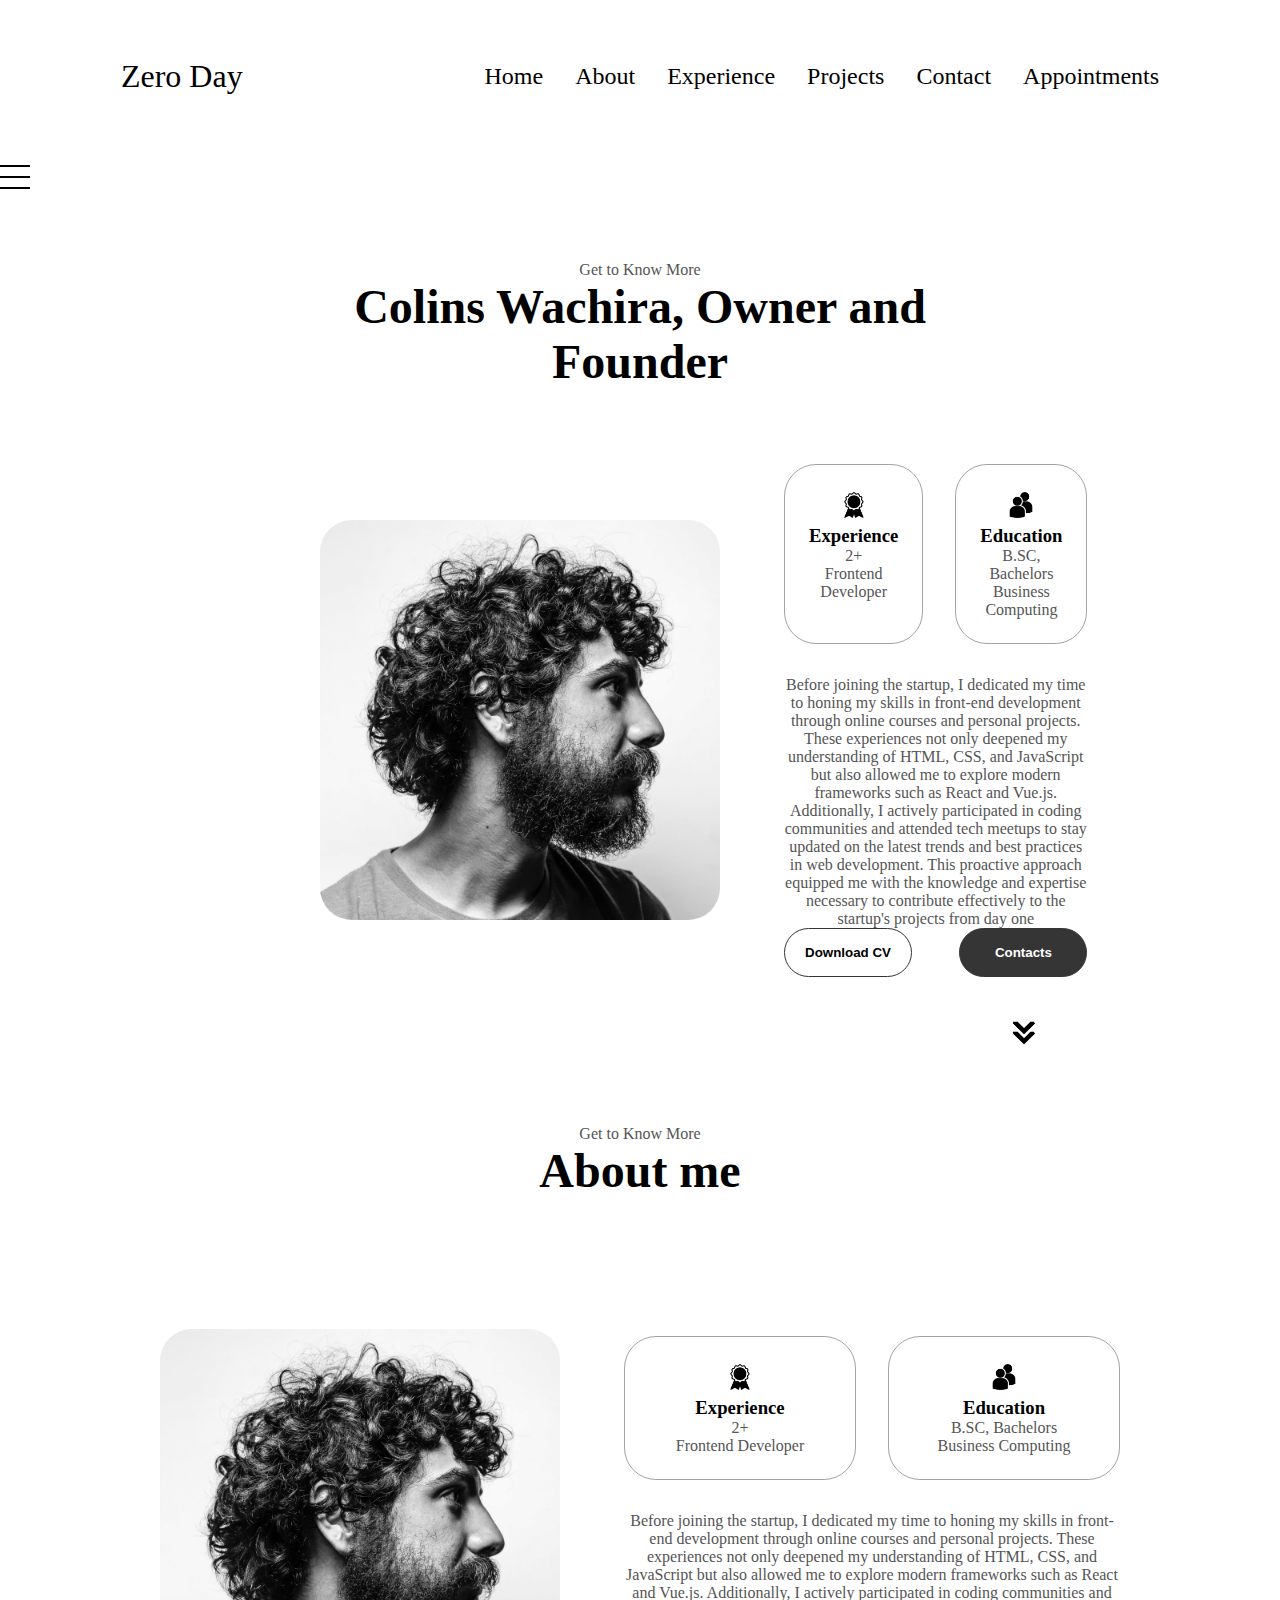
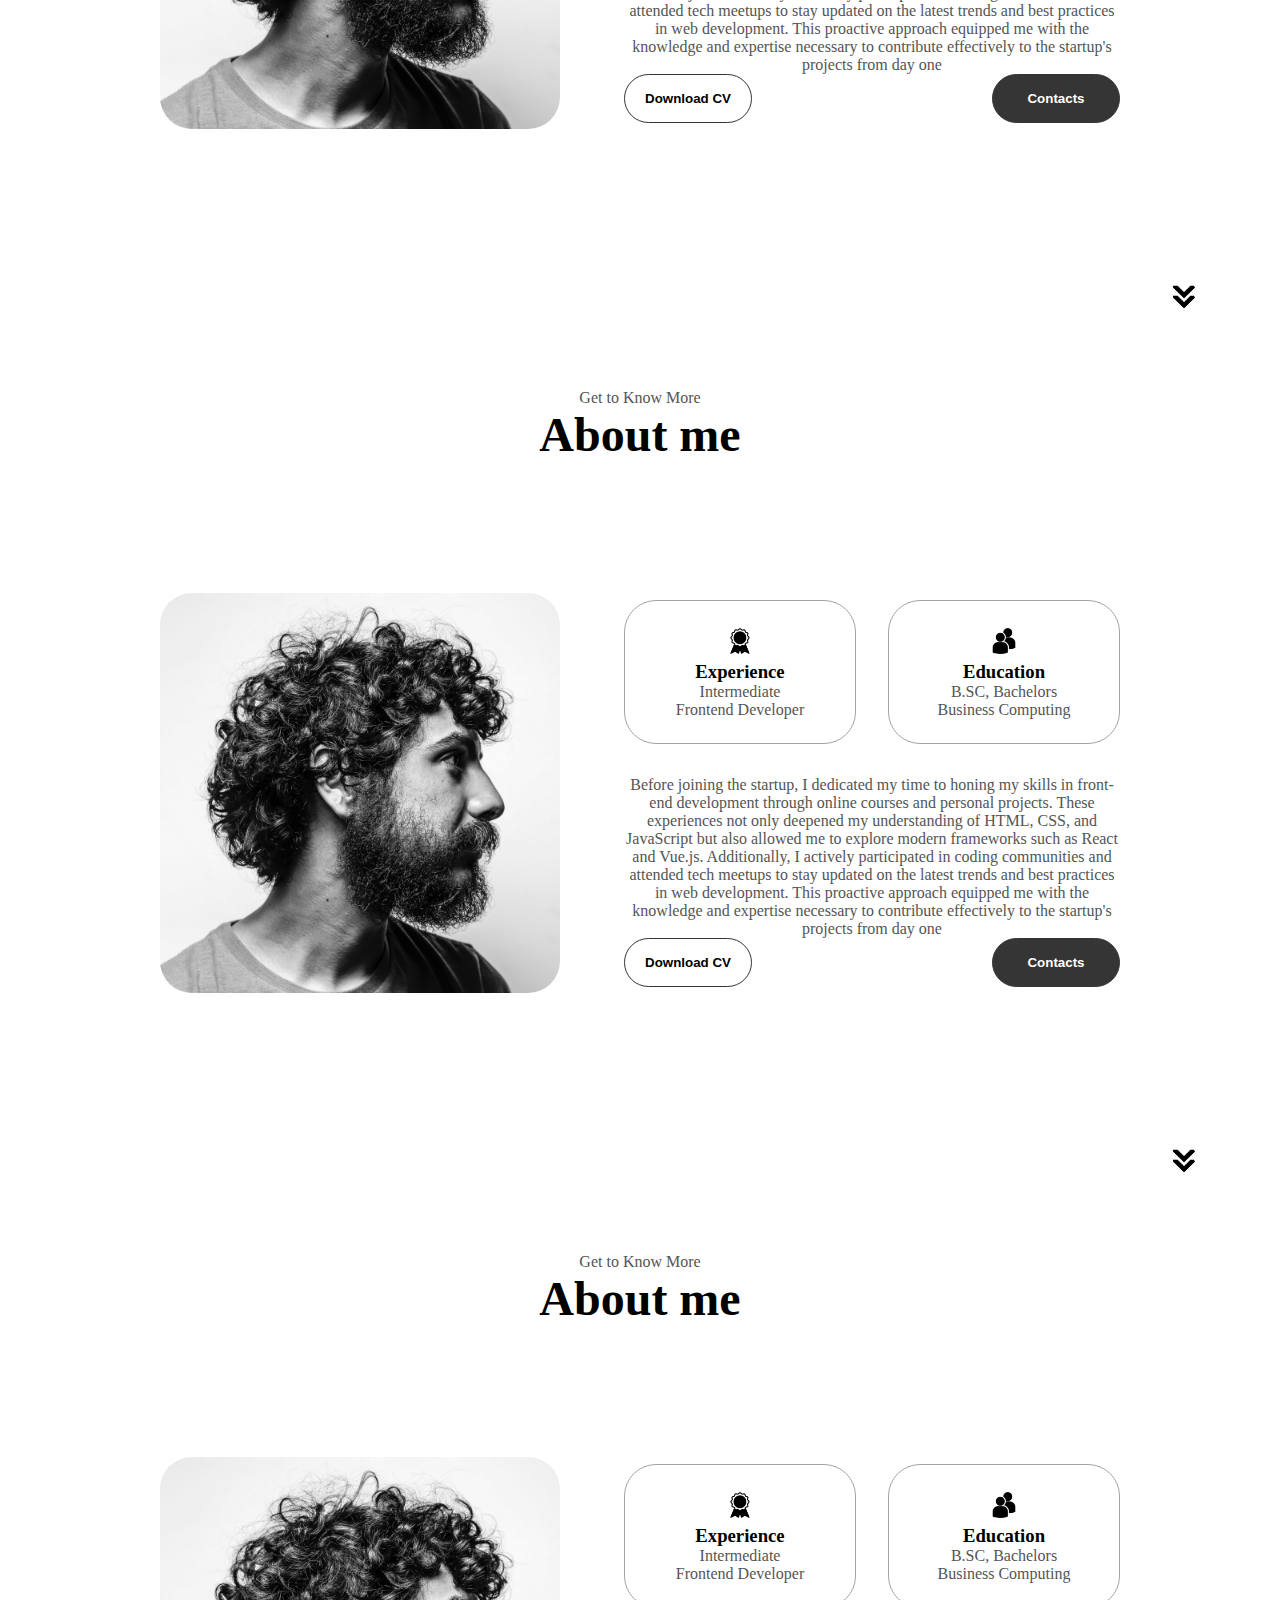
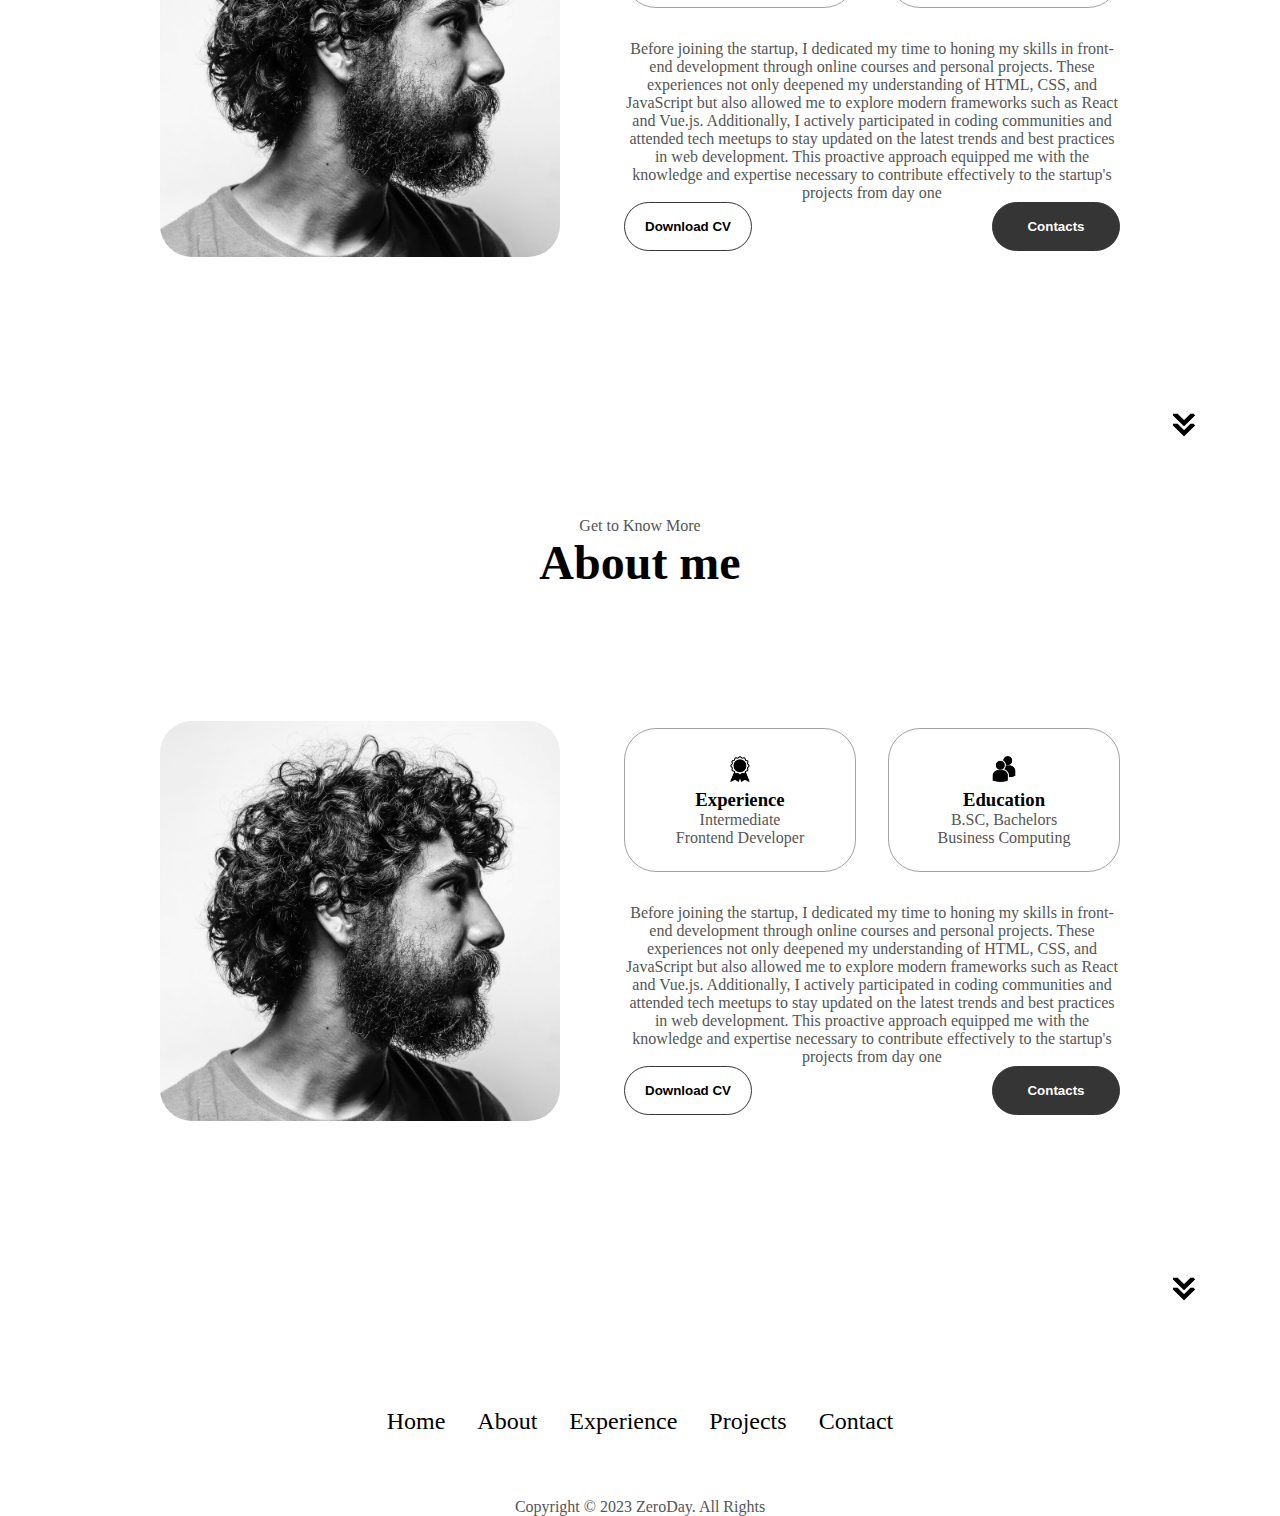
==== about.html @ 46a16917 "Update" ====
<!DOCTYPE html>
<html lang="en">
<head>
    <meta charset="UTF-8">
    <meta name="viewport" content="width=device-width, initial-scale=1.0">
    <title>About</title>
    <link rel="stylesheet" href="style.css">
    <script src="script.js" defer></script>
</head>
<body>
    <!-- Navigation Bars -->
    <nav id='desktop-nav'>
        <div class="logo">Zero Day</div>
        <div>
            <ul class="nav-links">
                <li><a href="index.html">Home</a></li>
                <li><a href="about.html">About</a></li>
                <li><a href="experience.html">Experience</a></li>
                <li><a href="projects.html">Projects</a></li>
                <li><a href="contact.html">Contact</a></li>
                <li><a href="book.html">Appointments</a></li>
            </ul>
        </div>
    </nav>
    <div class="hamburger-menu">
    <div class="hamburger-icon" onclick="toggleMenu()">
        <span></span>
        <span></span>
        <span></span>
    </div>
    <div class="menu-links">
        <!-- Add your navigation links here -->
    </div>
</div>


    <!-- About Section Content -->
    <section id="about">
        <section id="about">
            <p class="section__text__p1">Get to Know More</p>
            <h1 class="title">Colins Wachira, Owner and Founder</h1>
            <div class="section-container">
                <figure class="section__pic-container">
                    <img src="./Assets/about-pic.png" alt="Profile picture" class="about-pic">
                </figure>
                <div class="about-details-container">
                    <div class="about-containers">
                        <div class="details-container">
                            <img src="./Assets/experience.png" alt="Experience icon" class="icon">
                            <h3>Experience</h3>
                            <p>2+ <br> Frontend Developer</p>
                        </div>
                        <div  class="details-container">
                            <img src="./Assets/education.png" alt="Education icon" class="icon">
                            <h3>Education</h3>
                            <p>B.SC, Bachelors<br> Business Computing</p>
                        </div>
                    </div>
                    <div class="text-container">
                        <p>
                            Before joining the startup, I dedicated my time to honing my skills in front-end development through online courses and personal projects. These experiences not only deepened my understanding of HTML, CSS, and JavaScript but also allowed me to explore modern frameworks such as React and Vue.js. Additionally, I actively participated in coding communities and attended tech meetups to stay updated on the latest trends and best practices in web development. This proactive approach equipped me with the knowledge and expertise necessary to contribute effectively to the startup's projects from day one</p>
                    </div>
                    <div class="btn-container">
                        <button class="btn btn-color-2" onclick="window.open('./assets/resume-example.pdf')">Download CV</button>
                        <button class="btn btn-color-1" onclick="location.href='./#contact'">Contacts</button>
                    </div>
                </div>
            </div>
            <img src="./Assets/arrow.png" alt="Arrow icon" class="icon arrow" onclick="location.href='./#experience'">
        </section>
        </section>
        <section id="about">
            <p class="section__text__p1">Get to Know More</p>
            <h1 class="title">About me</h1>
            <div class="section-container">
                <figure class="section__pic-container">
                    <img src="./Assets/about-pic.png" alt="Profile picture" class="about-pic">
                </figure>
                <div class="about-details-container">
                    <div class="about-containers">
                        <div class="details-container">
                            <img src="./Assets/experience.png" alt="Experience icon" class="icon">
                            <h3>Experience</h3>
                            <p>2+ <br> Frontend Developer</p>
                        </div>
                        <div  class="details-container">
                            <img src="./Assets/education.png" alt="Education icon" class="icon">
                            <h3>Education</h3>
                            <p>B.SC, Bachelors<br> Business Computing</p>
                        </div>
                    </div>
                    <div class="text-container">
                        <p>
                            Before joining the startup, I dedicated my time to honing my skills in front-end development through online courses and personal projects. These experiences not only deepened my understanding of HTML, CSS, and JavaScript but also allowed me to explore modern frameworks such as React and Vue.js. Additionally, I actively participated in coding communities and attended tech meetups to stay updated on the latest trends and best practices in web development. This proactive approach equipped me with the knowledge and expertise necessary to contribute effectively to the startup's projects from day one</p>
                    </div>
                    <div class="btn-container">
                        <button class="btn btn-color-2" onclick="window.open('./assets/resume-example.pdf')">Download CV</button>
                        <button class="btn btn-color-1" onclick="location.href='./#contact'">Contacts</button>
                    </div>
                </div>
            </div>
            <img src="./Assets/arrow.png" alt="Arrow icon" class="icon arrow" onclick="location.href='./#experience'">
        </section>
        </section>
        <section id="about">
            <p class="section__text__p1">Get to Know More</p>
            <h1 class="title">About me</h1>
            <div class="section-container">
                <figure class="section__pic-container">
                    <img src="./Assets/about-pic.png" alt="Profile picture" class="about-pic">
                </figure>
                <div class="about-details-container">
                    <div class="about-containers">
                        <div class="details-container">
                            <img src="./Assets/experience.png" alt="Experience icon" class="icon">
                            <h3>Experience</h3>
                            <p>Intermediate <br> Frontend Developer</p>
                        </div>
                        <div  class="details-container">
                            <img src="./Assets/education.png" alt="Education icon" class="icon">
                            <h3>Education</h3>
                            <p>B.SC, Bachelors<br> Business Computing</p>
                        </div>
                    </div>
                    <div class="text-container">
                        <p>
                            Before joining the startup, I dedicated my time to honing my skills in front-end development through online courses and personal projects. These experiences not only deepened my understanding of HTML, CSS, and JavaScript but also allowed me to explore modern frameworks such as React and Vue.js. Additionally, I actively participated in coding communities and attended tech meetups to stay updated on the latest trends and best practices in web development. This proactive approach equipped me with the knowledge and expertise necessary to contribute effectively to the startup's projects from day one</p>
                    </div>
                    <div class="btn-container">
                        <button class="btn btn-color-2" onclick="window.open('./assets/resume-example.pdf')">Download CV</button>
                        <button class="btn btn-color-1" onclick="location.href='./#contact'">Contacts</button>
                    </div>
                </div>
            </div>
            <img src="./Assets/arrow.png" alt="Arrow icon" class="icon arrow" onclick="location.href='./#experience'">
        </section>
        <section id="about">
            <p class="section__text__p1">Get to Know More</p>
            <h1 class="title">About me</h1>
            <div class="section-container">
                <figure class="section__pic-container">
                    <img src="./Assets/about-pic.png" alt="Profile picture" class="about-pic">
                </figure>
                <div class="about-details-container">
                    <div class="about-containers">
                        <div class="details-container">
                            <img src="./Assets/experience.png" alt="Experience icon" class="icon">
                            <h3>Experience</h3>
                            <p>Intermediate <br> Frontend Developer</p>
                        </div>
                        <div  class="details-container">
                            <img src="./Assets/education.png" alt="Education icon" class="icon">
                            <h3>Education</h3>
                            <p>B.SC, Bachelors<br> Business Computing</p>
                        </div>
                    </div>
                    <div class="text-container">
                        <p>
                            Before joining the startup, I dedicated my time to honing my skills in front-end development through online courses and personal projects. These experiences not only deepened my understanding of HTML, CSS, and JavaScript but also allowed me to explore modern frameworks such as React and Vue.js. Additionally, I actively participated in coding communities and attended tech meetups to stay updated on the latest trends and best practices in web development. This proactive approach equipped me with the knowledge and expertise necessary to contribute effectively to the startup's projects from day one</p>
                    </div>
                    <div class="btn-container">
                        <button class="btn btn-color-2" onclick="window.open('./assets/resume-example.pdf')">Download CV</button>
                        <button class="btn btn-color-1" onclick="location.href='./#contact'">Contacts</button>
                    </div>
                </div>
            </div>
            <img src="./Assets/arrow.png" alt="Arrow icon" class="icon arrow" onclick="location.href='./#experience'">
        </section>
        <section id="about">
            <p class="section__text__p1">Get to Know More</p>
            <h1 class="title">About me</h1>
            <div class="section-container">
                <figure class="section__pic-container">
                    <img src="./Assets/about-pic.png" alt="Profile picture" class="about-pic">
                </figure>
                <div class="about-details-container">
                    <div class="about-containers">
                        <div class="details-container">
                            <img src="./Assets/experience.png" alt="Experience icon" class="icon">
                            <h3>Experience</h3>
                            <p>Intermediate <br> Frontend Developer</p>
                        </div>
                        <div  class="details-container">
                            <img src="./Assets/education.png" alt="Education icon" class="icon">
                            <h3>Education</h3>
                            <p>B.SC, Bachelors<br> Business Computing</p>
                        </div>
                    </div>
                    <div class="text-container">
                        <p>
                            Before joining the startup, I dedicated my time to honing my skills in front-end development through online courses and personal projects. These experiences not only deepened my understanding of HTML, CSS, and JavaScript but also allowed me to explore modern frameworks such as React and Vue.js. Additionally, I actively participated in coding communities and attended tech meetups to stay updated on the latest trends and best practices in web development. This proactive approach equipped me with the knowledge and expertise necessary to contribute effectively to the startup's projects from day one</p>
                    </div>
                    <div class="btn-container">
                        <button class="btn btn-color-2" onclick="window.open('./assets/resume-example.pdf')">Download CV</button>
                        <button class="btn btn-color-1" onclick="location.href='./#contact'">Contacts</button>
                    </div>
                </div>
            </div>
            <img src="./Assets/arrow.png" alt="Arrow icon" class="icon arrow" onclick="location.href='./#experience'">
        </section>
    </section>

    <!-- Footer -->
    <footer>
        <nav>
            <div class="nav-link-container">
                <ul class="nav-links">
                    <li><a href="index.html">Home</a></li>
                    <li><a href="about.html">About</a></li>
                    <li><a href="experience.html">Experience</a></li>
                    <li><a href="projects.html">Projects</a></li>
                    <li><a href="contact.html">Contact</a></li>
                </ul>
            </div>
        </nav>
        <p>Copyright &#169; 2023 ZeroDay. All Rights</p>
    </footer>
</body>
</html>
---- style.css ----
/*General*/

@import url('https://fonts.googleapis.com/css2?family=Poppins:wght@300;400;500;600&display=swap');

* {
    margin: 0;
    padding: 0;
}

body {
    .poppins-light {
        font-family: "Poppins", sans-serif;
        font-weight: 300;
        font-style: normal;
    }

    .poppins-regular {
        font-family: "Poppins", sans-serif;
        font-weight: 400;
        font-style: normal;
    }

    .poppins-medium {
        font-family: "Poppins", sans-serif;
        font-weight: 500;
        font-style: normal;
    }

    .poppins-semibold {
        font-family: "Poppins", sans-serif;
        font-weight: 600;
        font-style: normal;
    }
}

html {
    scroll-behavior: smooth;
}

p {
    color: rgb(85, 85, 85);
}

/*TRANSITION*/

a,
.btn {
    transition: all 300ms ease;
}

/*DESKTOP*/
nav,
.nav-links {
    display: flex;
}

nav {
    justify-content: space-around;
    align-items: center;
    height: 17vh;
}

.nav-links {
    gap: 2rem;
    list-style: none;
    font-size: 1.5rem;
}

a {
    color: black;
    text-decoration: none;
    text-decoration-color: white;
}

a:hover {
    color: grey;
    text-decoration: underline;
    text-underline-offset: 1rem;
    text-decoration-color: rgb(181 ,181 ,181);
}

.logo {
    font-size: 2rem;
}

.logo:hover {
    cursor: default;
}

/*HAMBURGER MENU*/
#hamburger-nav {
    display: none;
}

.hamburger-menu {
    position: relative;
    display: inline-block;
}

.hamburger-icon {
    display: flex;
    flex-direction: column;
    justify-content: space-between;
    height: 24px;
    width: 30px;
    cursor: pointer;
}

.hamburger-icon span {
    width: 100%;
    height: 2px;
    background-color: black;
    transition: all 0.3s ease-in-out;
}

.menu-links {
    position: absolute;
    top: 100%;
    right: 0;
    background-color: white;
    width: fit-content;
    max-height: 0;
    overflow: hidden;
    transition: all 0.3s ease-in-out;
}

.menu-links a {
    display: block; /* Changed display value */
    padding: 10px;
    text-align: center;
    font-size: 1.5rem;
    color: black;
    text-decoration: none;
    transition: all 0.3s ease-in-out;
}

.menu-links li {
    list-style: none;
}

.menu-links.open {
    max-height: 300px;
}

.hamburger-icon.open span:first-child {
    transform: rotate(45deg) translate(10px, 5px);
}

.hamburger-icon.open span:nth-child(2) { /* Corrected selector */
    opacity: 0;
}

.hamburger-icon.open span:last-child {
    transform: rotate(-45deg) translate(10px, -5px);
}

.hamburger-icon span:first-child {
    transform: none;
    opacity: 1;
}

/*SECTIONS*/
section {
    padding-top: 4vh;
    height: 96vh;
    margin: 0 10rem;
    box-sizing: border-box;
    min-height: fit-content;
}

.section-container{
    display: flex;
}

/*PROFILE SECTION*/

#profile {
    display: flex;
    justify-content: center;
    gap: 5rem;
    height: 80vh;
}

.section__pic-container {
    display: flex;
    height: 400px;
    width: 400px;
    margin: auto 0;
}

.section__text{
    align-self: center;
    text-align: center;
}

.section__text p{
    font-weight: 600;
}

.section__text__p1{
    text-align: center;
}
.section__text__p2{
    font-size: 1.75rem;
    margin-bottom: 1rem;
}
.title {
    font-size: 3rem;
    text-align: center;
}

#socials-container{
    display: flex;
    justify-content: center;
    margin-top: 1rem;
    gap: 1rem;
}

/*ICONs*/
.icon{
    cursor: pointer;
    height: 2rem;
}

/*BUTTONS*/

/* Your existing CSS styles with the following changes */
.btn-container {
    display: flex;
    justify-content: space-between; /* Adjusted justify-content property */
    gap: 1rem; /* Corrected the gap property */
}

.btn {
    font-weight: 600;
    transition: all 300ms ease;
    padding: 1rem;
    width: 8rem;
    border-radius: 2rem;
}

.btn-color-1,
.btn-color-2 {
    border: 0.1rem solid rgb(53, 53, 53); /* Corrected the border syntax */
}

.btn-color-1:hover,
.btn-color-2:hover {
    cursor: pointer;
}

.btn-color-1,
.btn-color-2:hover {
    background: rgb(53, 53, 53);
    color: white;
}

.btn-color-1:hover{
    background: rgb(0, 0, 0);
}

.btn-color-2{
    background: none;
}

.btn-color-2:hover{
    border: rgb(255, 255, 255) 0.1rem solid;
}

.btn-container {
    gap: 1 rem;
}

/* ABOUT SECTION*/

#about {
    position: relative;
}

.about-container{
    gap: 2rem;
    margin-bottom: 2rem;
    margin-top: 2rem;
}

.about-details-container{
    justify-content: center;
    flex-direction: column;
}


.about-containers {
    display: flex;
    justify-content: space-between; /* Adjust alignment as needed */
    gap: 2rem; /* Add space between containers */
}

.details-container {
    padding: 1.5rem;
    flex: 1;
    background: white;
    border-radius: 2rem;
    border: rgb(53, 53, 53) 0.1rem solid;
    border-color: rgb(163, 163, 163);
    text-align: center;
    width: calc(50% - 1rem); /* Adjust width and gap as needed */
}

.text-container {
    margin-top: 2rem; /* Add space between containers and text */
    text-align: center;
}


.about-container, .about-details-container{
    display: flex;
}

.about-pic{
    border-radius: 2rem;
}

.arrow{
    position: absolute;
    right: -5rem;
    bottom: 2.5rem;
}

.details-container{
    padding: 1.5rem;
    flex: 1;
    background: white;
    border-radius: 2rem;
    border: rgb(53, 53, 53) 0.1rem solid;
    border-color: rgb(163, 163, 163);
    text-align: center;
}

.section-container{
    gap: 4rem;
    height: 80%;
}

.section__pic-container{
    height: 400px;
    width: 400px;
    margin: auto 0;
}

/*EXPERIENCE SECTION*/

#experience{
    position: relative;
}

.experience-sub-title{
    color: rgb(85, 85, 85);
    font-weight: 600;
    font-size: 1.75rem;
    margin-bottom: 2rem;
}

.experince-details-container{
    display: flex;
    justify-content: center;
    flex-direction: column;
}

.article-container{
    display: flex;
    text-align: initial;
    flex-wrap: wrap;
    flex-direction: row;
    gap: 2.5rem;
    justify-content: space-around;
}

article{
    display: flex;
    width: 10rem;
    justify-content: space-round;
    gap: 0.5rem;
}

article.icon{
    cursor: default;
}


/*PROJECS SECTION*/

#projects {
    position: relative;
    display: flex;
    flex-wrap: wrap; /* Allow items to wrap to the next line */
    justify-content: space-between; /* Adjust alignment as needed */
    padding: 0 2rem; /* Add padding to the sides */
}

.color-container {
    border: 0.1rem solid rgb(163, 163, 163); /* Add border styling */
    background: rgb(250, 250, 250);
    border-radius: 2rem;
    width: calc(30% - 2rem); /* Adjust width as needed and subtract the margin */
    margin-bottom: 2rem; /* Add margin between items */
    padding: 1rem; /* Add padding */
    box-sizing: border-box; /* Ensure padding is included in the width */
    display: flex; /* Make container flex */
    flex-direction: column; /* Align items in column direction */
    align-items: center; /* Center align items horizontally */
}

.project-img {
    width: 100%; /* Adjust the width of the image */
    max-height: 200px; /* Set a maximum height to maintain aspect ratio */
    border-radius: 1rem; /* Adjust border radius */
}

.project-title {
    padding: 1rem 0; /* Add padding instead of margin */
    color: black;
    text-align: center; /* Center align the title */
}


.project-btn {
    color: black;
    border-color: rgb(163, 163, 163);
    margin-top: 1rem; /* Add space between buttons and bottom */
}

/* Adjust size and layout for project containers */
.color-container {
    width: calc(30% - 2rem); /* Adjust width as needed and subtract the margin */
    margin-bottom: 2rem; /* Add margin between containers */
}

@media (max-width: 992px) {
    .color-container {
        width: calc(45% - 2rem); /* Adjust width for smaller screens */
    }
}

@media (max-width: 768px) {
    .color-container {
        width: calc(100% - 4rem); /* Adjust width for mobile screens and subtract the padding */
    }
}


/*CONACTS SECTION*/

#conatct {
    display: flex;
    justify-content: center;
    flex-direction: column;
    height: 70vh;
}

.contact-info-upper-container{
    display: flex;
    justify-content: center;
    border-radius: 2rem;
    border: rgb(53, 53, 53) 0.1rem solid;
    border-color: rgb(163, 163, 163);
    background: 250, 250, 250;
    margin: 2rem auto;
    padding: 0.5rem;
}

.contact-info-container{
    display: flex;
    align-items: center;
    justify-content: center;
    gap: 0.5rem;
    margin: 1rem;
}

.contact-info-container p{
    font-size: larger;
}

.contact-icon{
    cursor: default;
}

.email-icon {
    height: 2.5rem;
}

/*FOOTER*/

.footer {
    height: 26vh;
    margin: 0.1rem;
}

footer p{
    text-align: center;
}
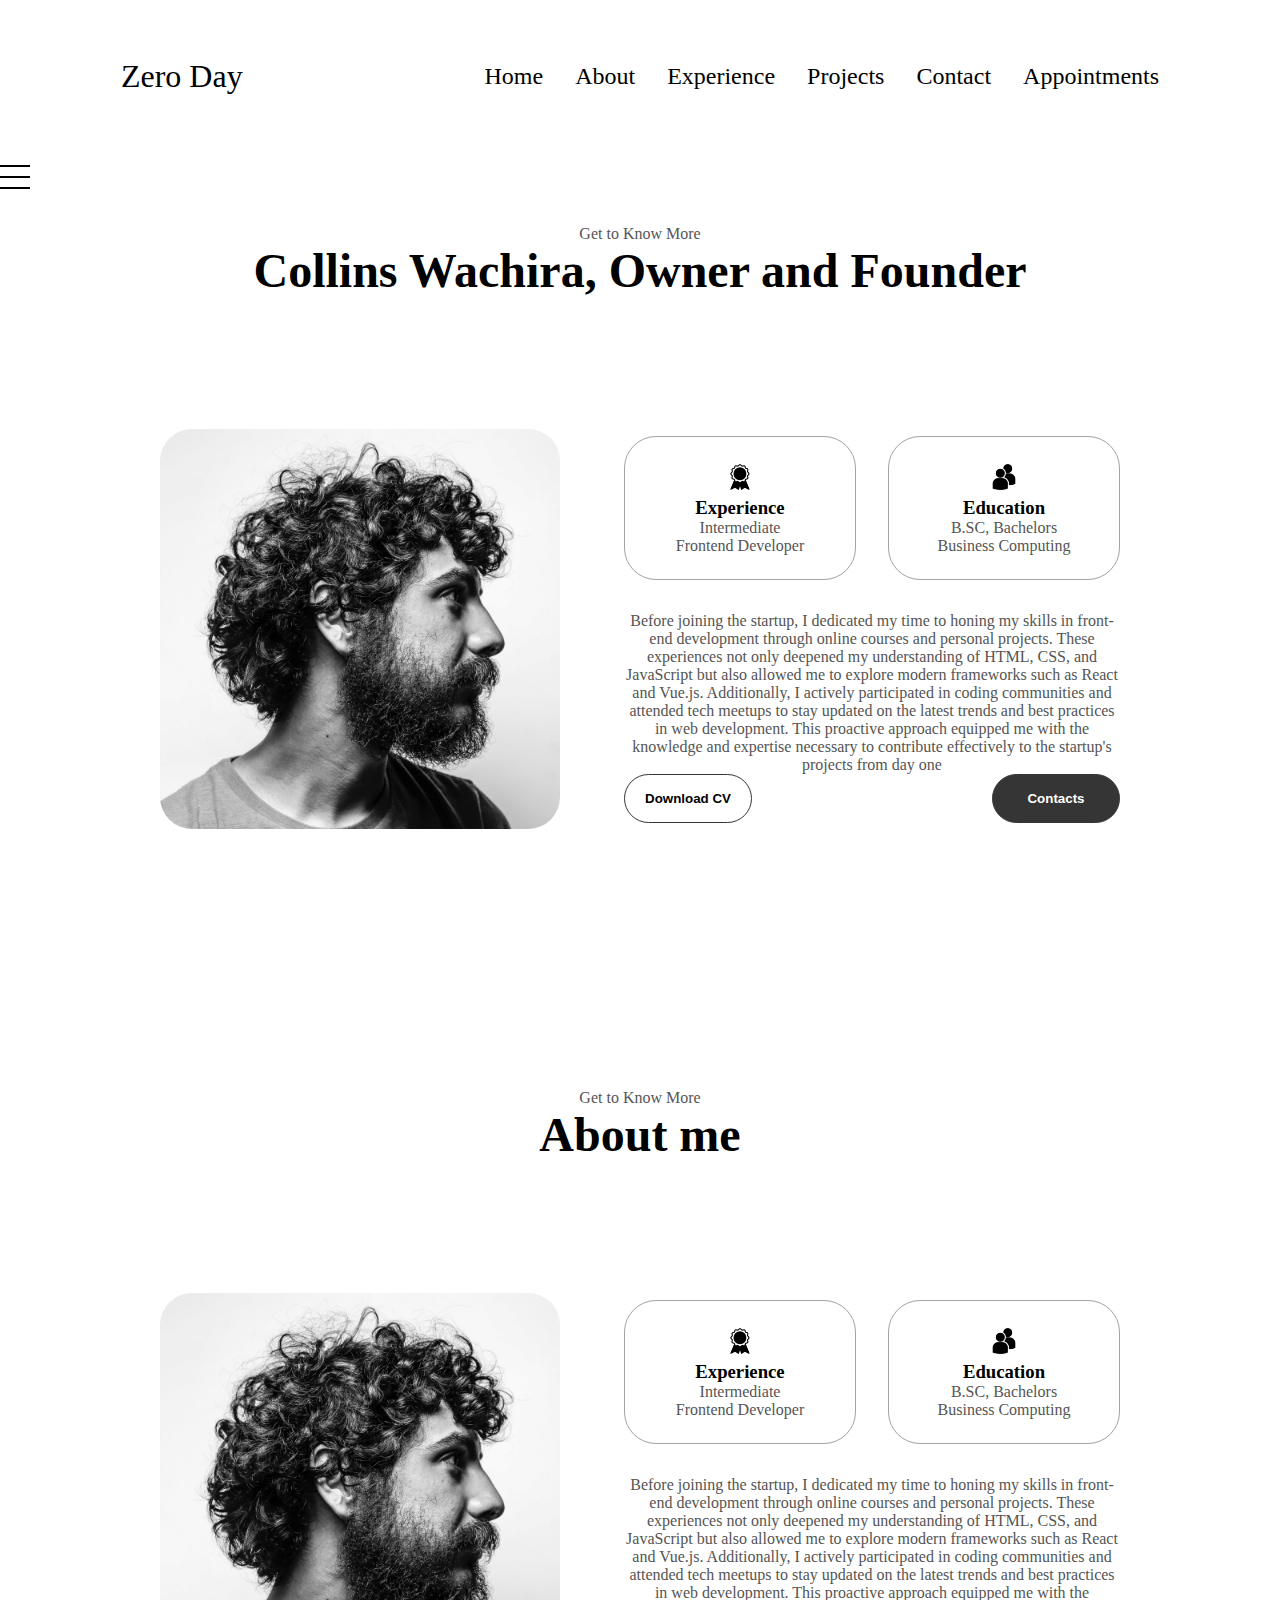
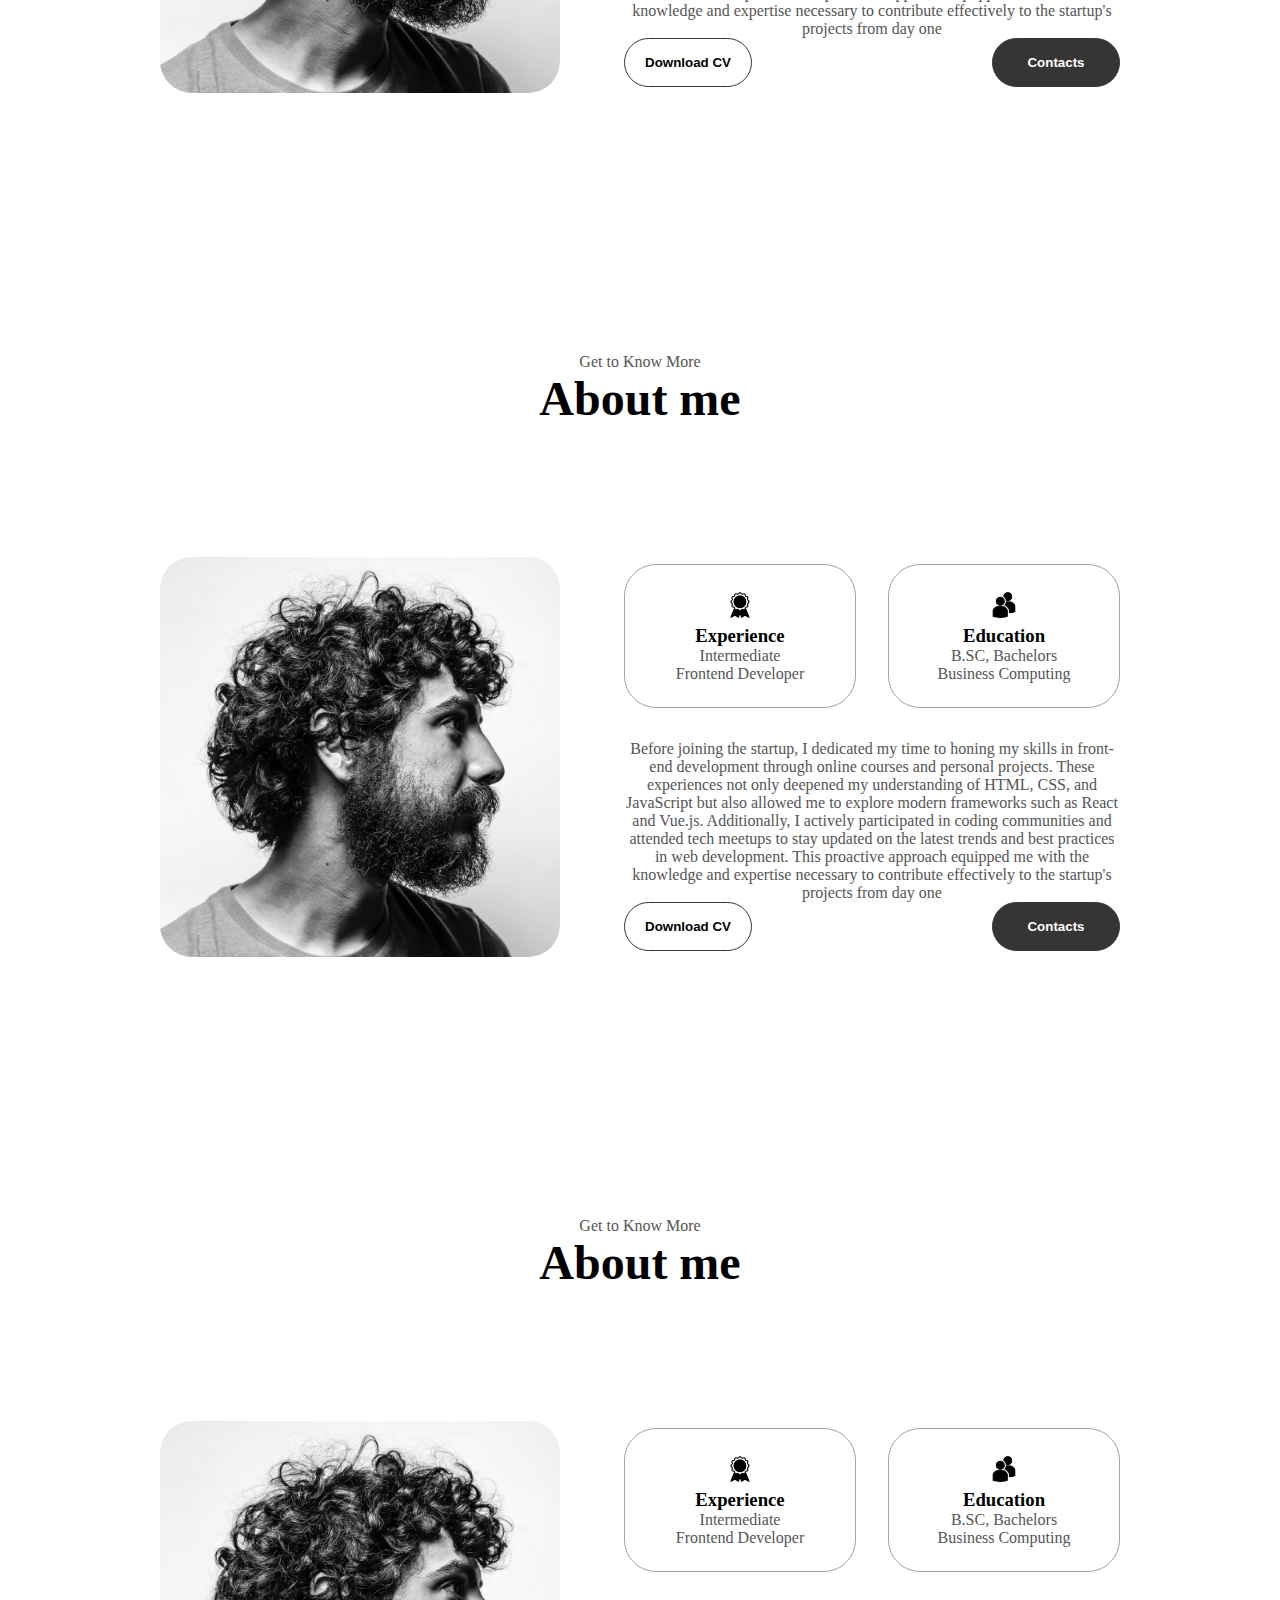
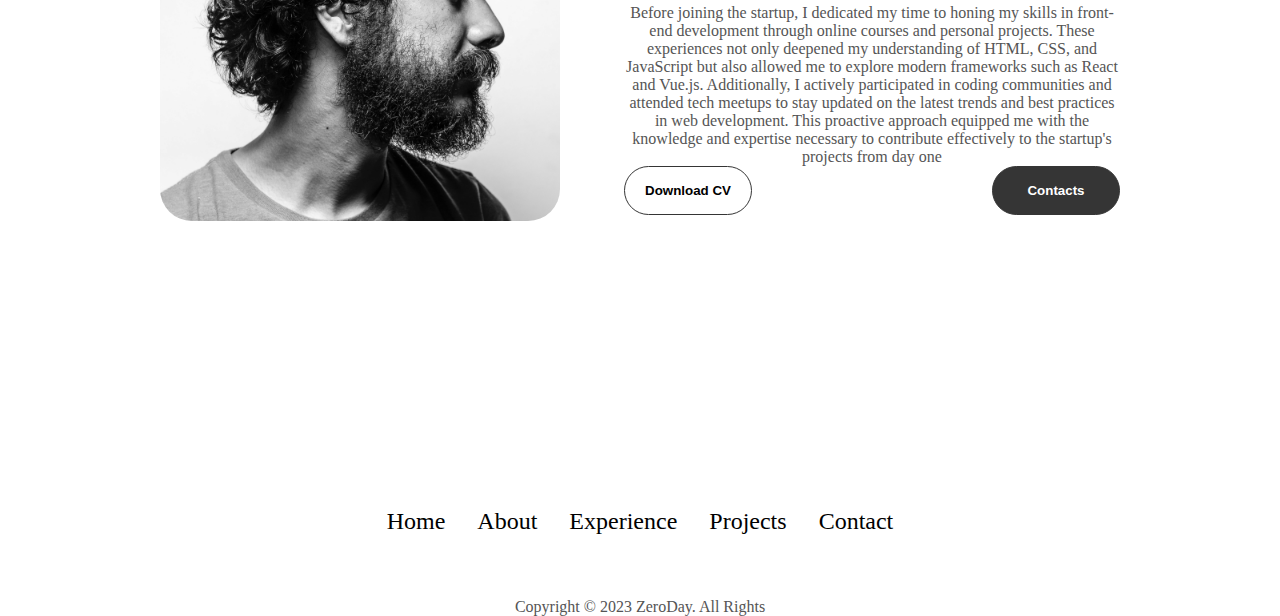
==== commit 214823b2: "Update" ====
--- a/about.html
+++ b/about.html
@@ -35,10 +35,10 @@
 
 
     <!-- About Section Content -->
-    <section id="about">
+   
         <section id="about">
             <p class="section__text__p1">Get to Know More</p>
-            <h1 class="title">Colins Wachira, Owner and Founder</h1>
+            <h1 class="title">Collins Wachira, Owner and Founder</h1>
             <div class="section-container">
                 <figure class="section__pic-container">
                     <img src="./Assets/about-pic.png" alt="Profile picture" class="about-pic">
@@ -48,7 +48,7 @@
                         <div class="details-container">
                             <img src="./Assets/experience.png" alt="Experience icon" class="icon">
                             <h3>Experience</h3>
-                            <p>2+ <br> Frontend Developer</p>
+                            <p>Intermediate<br> Frontend Developer</p>
                         </div>
                         <div  class="details-container">
                             <img src="./Assets/education.png" alt="Education icon" class="icon">
@@ -66,40 +66,6 @@
                     </div>
                 </div>
             </div>
-            <img src="./Assets/arrow.png" alt="Arrow icon" class="icon arrow" onclick="location.href='./#experience'">
-        </section>
-        </section>
-        <section id="about">
-            <p class="section__text__p1">Get to Know More</p>
-            <h1 class="title">About me</h1>
-            <div class="section-container">
-                <figure class="section__pic-container">
-                    <img src="./Assets/about-pic.png" alt="Profile picture" class="about-pic">
-                </figure>
-                <div class="about-details-container">
-                    <div class="about-containers">
-                        <div class="details-container">
-                            <img src="./Assets/experience.png" alt="Experience icon" class="icon">
-                            <h3>Experience</h3>
-                            <p>2+ <br> Frontend Developer</p>
-                        </div>
-                        <div  class="details-container">
-                            <img src="./Assets/education.png" alt="Education icon" class="icon">
-                            <h3>Education</h3>
-                            <p>B.SC, Bachelors<br> Business Computing</p>
-                        </div>
-                    </div>
-                    <div class="text-container">
-                        <p>
-                            Before joining the startup, I dedicated my time to honing my skills in front-end development through online courses and personal projects. These experiences not only deepened my understanding of HTML, CSS, and JavaScript but also allowed me to explore modern frameworks such as React and Vue.js. Additionally, I actively participated in coding communities and attended tech meetups to stay updated on the latest trends and best practices in web development. This proactive approach equipped me with the knowledge and expertise necessary to contribute effectively to the startup's projects from day one</p>
-                    </div>
-                    <div class="btn-container">
-                        <button class="btn btn-color-2" onclick="window.open('./assets/resume-example.pdf')">Download CV</button>
-                        <button class="btn btn-color-1" onclick="location.href='./#contact'">Contacts</button>
-                    </div>
-                </div>
-            </div>
-            <img src="./Assets/arrow.png" alt="Arrow icon" class="icon arrow" onclick="location.href='./#experience'">
         </section>
         </section>
         <section id="about">
@@ -132,7 +98,6 @@
                     </div>
                 </div>
             </div>
-            <img src="./Assets/arrow.png" alt="Arrow icon" class="icon arrow" onclick="location.href='./#experience'">
         </section>
         <section id="about">
             <p class="section__text__p1">Get to Know More</p>
@@ -164,7 +129,6 @@
                     </div>
                 </div>
             </div>
-            <img src="./Assets/arrow.png" alt="Arrow icon" class="icon arrow" onclick="location.href='./#experience'">
         </section>
         <section id="about">
             <p class="section__text__p1">Get to Know More</p>
@@ -196,7 +160,6 @@
                     </div>
                 </div>
             </div>
-            <img src="./Assets/arrow.png" alt="Arrow icon" class="icon arrow" onclick="location.href='./#experience'">
         </section>
     </section>
 
--- a/style.css
+++ b/style.css
@@ -497,4 +497,4 @@
 
 footer p{
     text-align: center;
-}+}
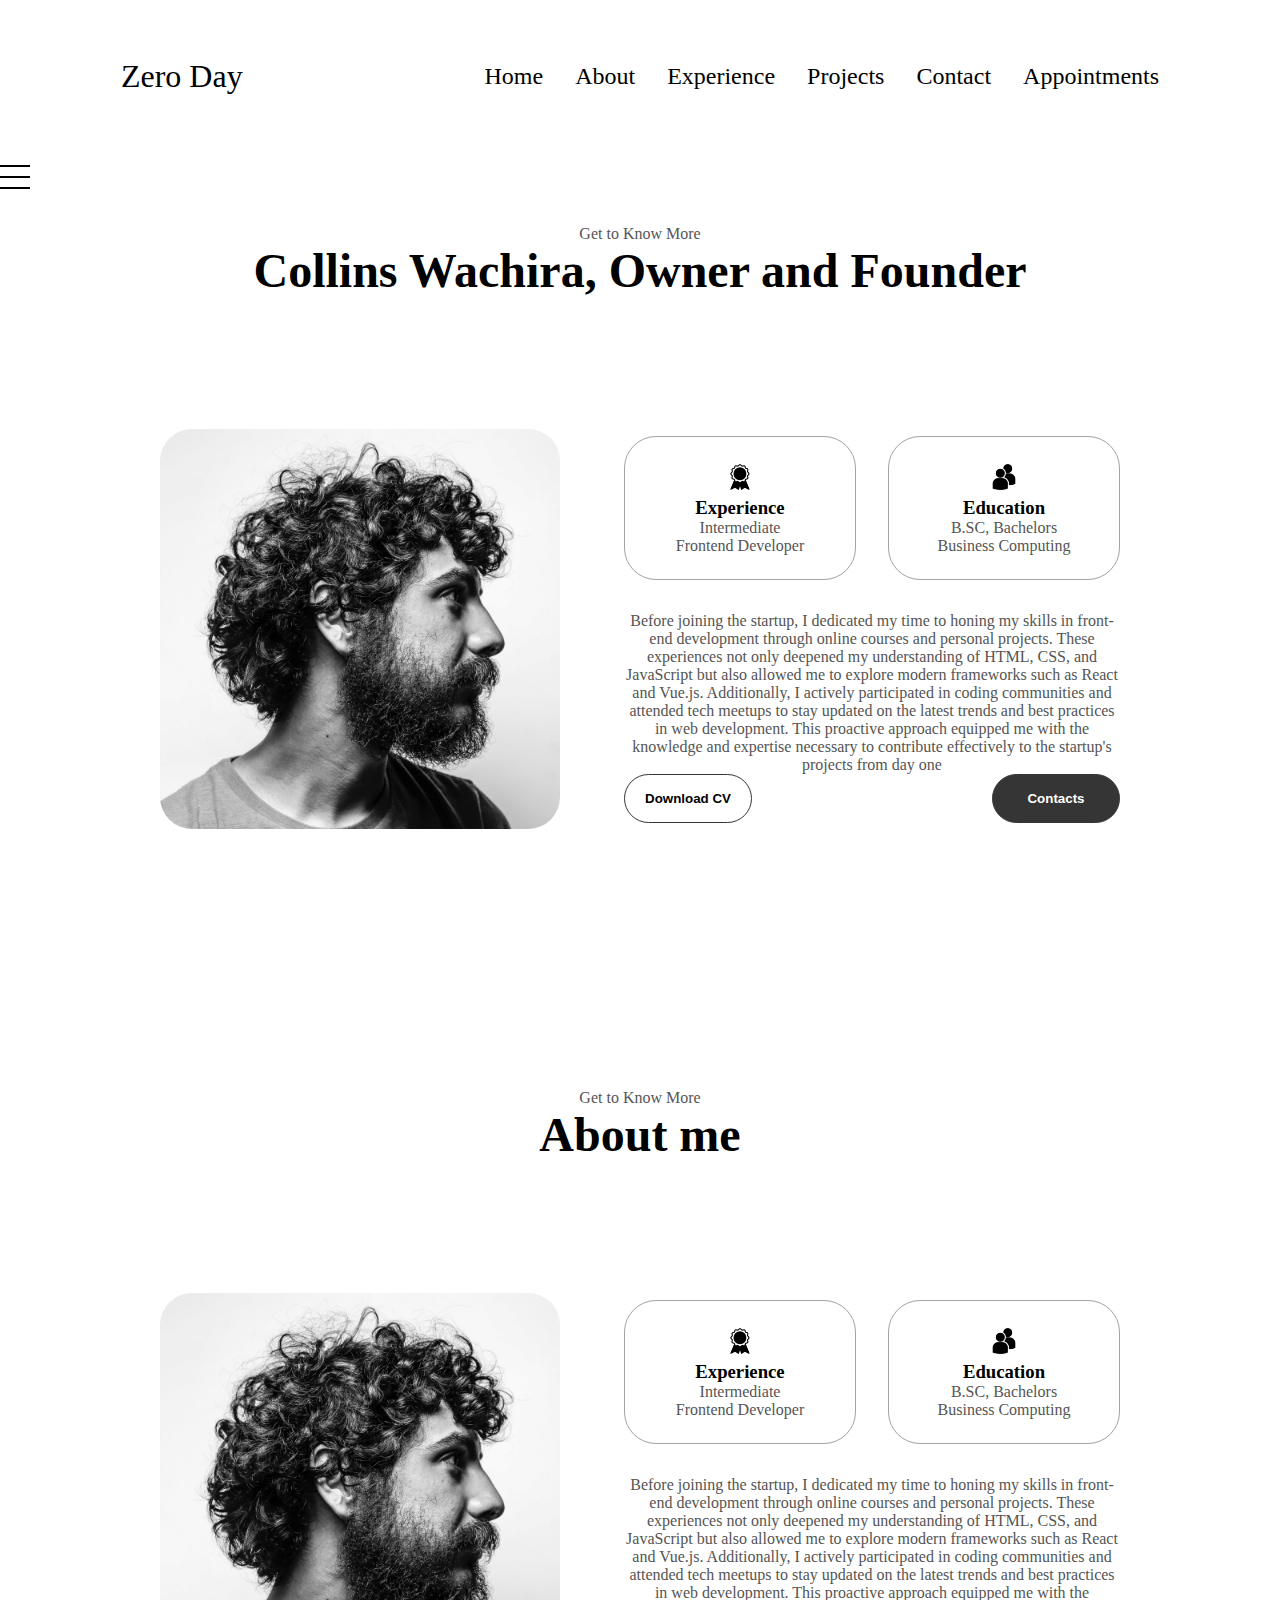
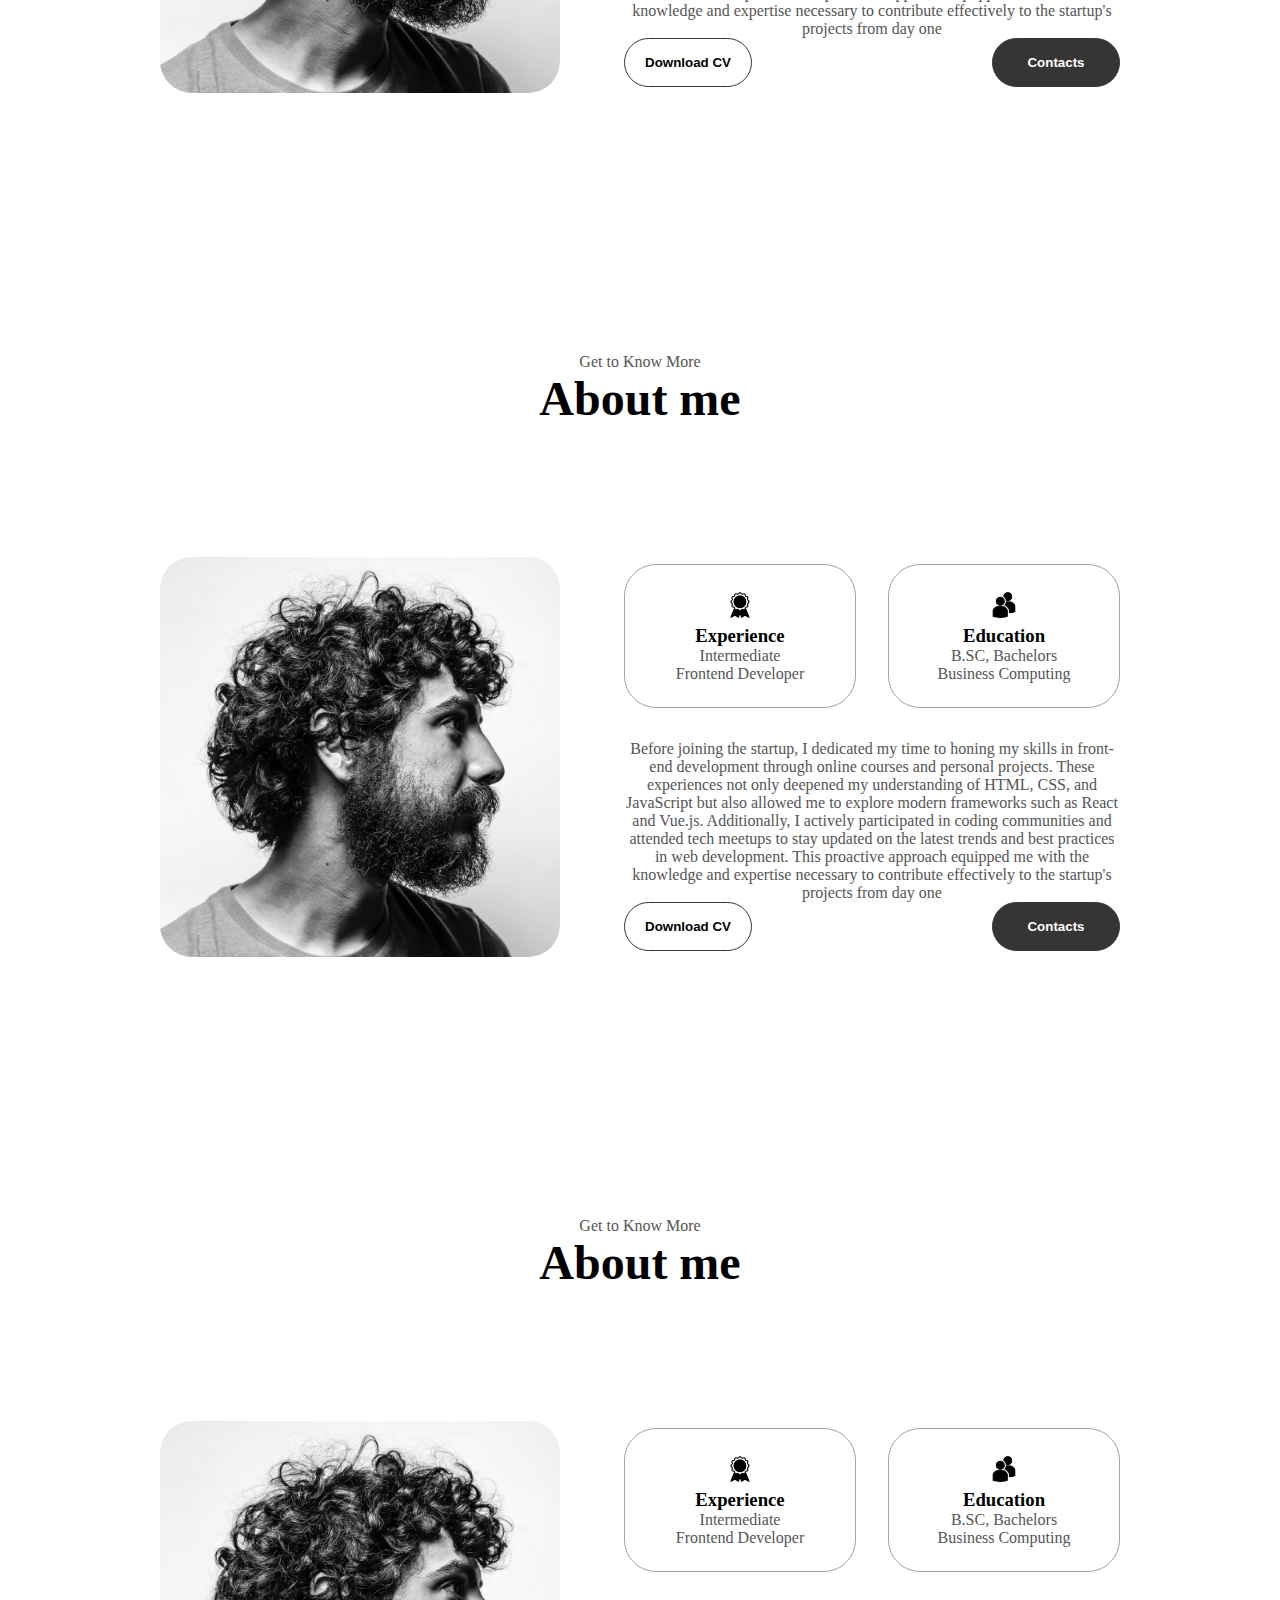
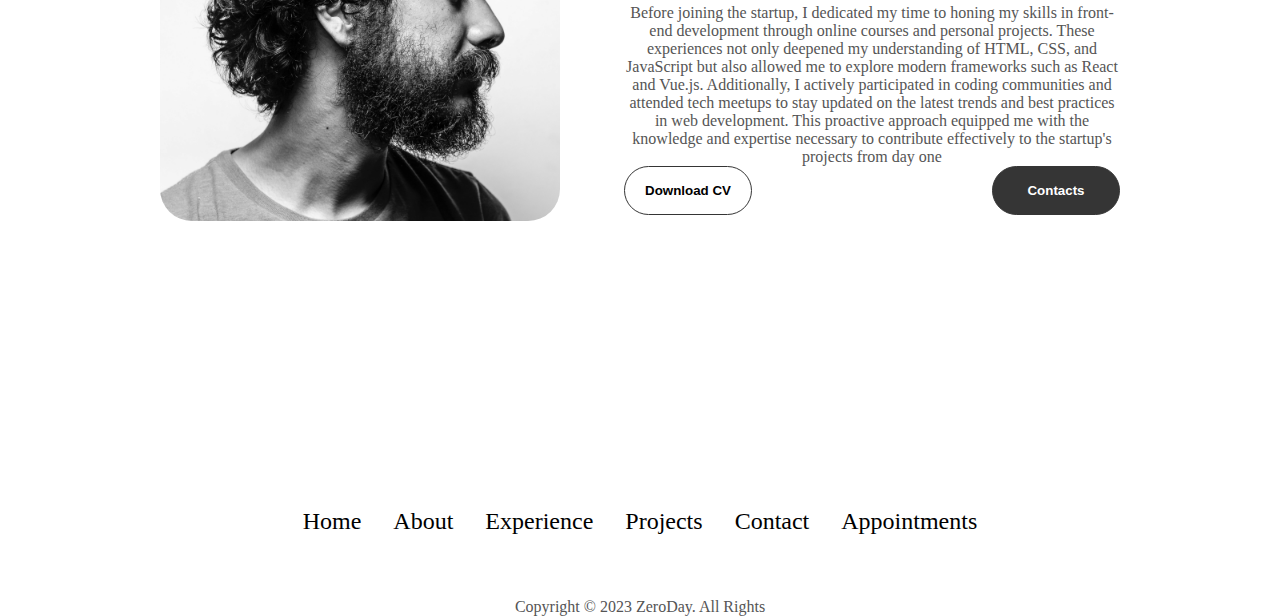
==== commit 5db3f530: "update" ====
--- a/about.html
+++ b/about.html
@@ -173,6 +173,7 @@
                     <li><a href="experience.html">Experience</a></li>
                     <li><a href="projects.html">Projects</a></li>
                     <li><a href="contact.html">Contact</a></li>
+                    <li><a href="book.html">Appointments</a></li>
                 </ul>
             </div>
         </nav>
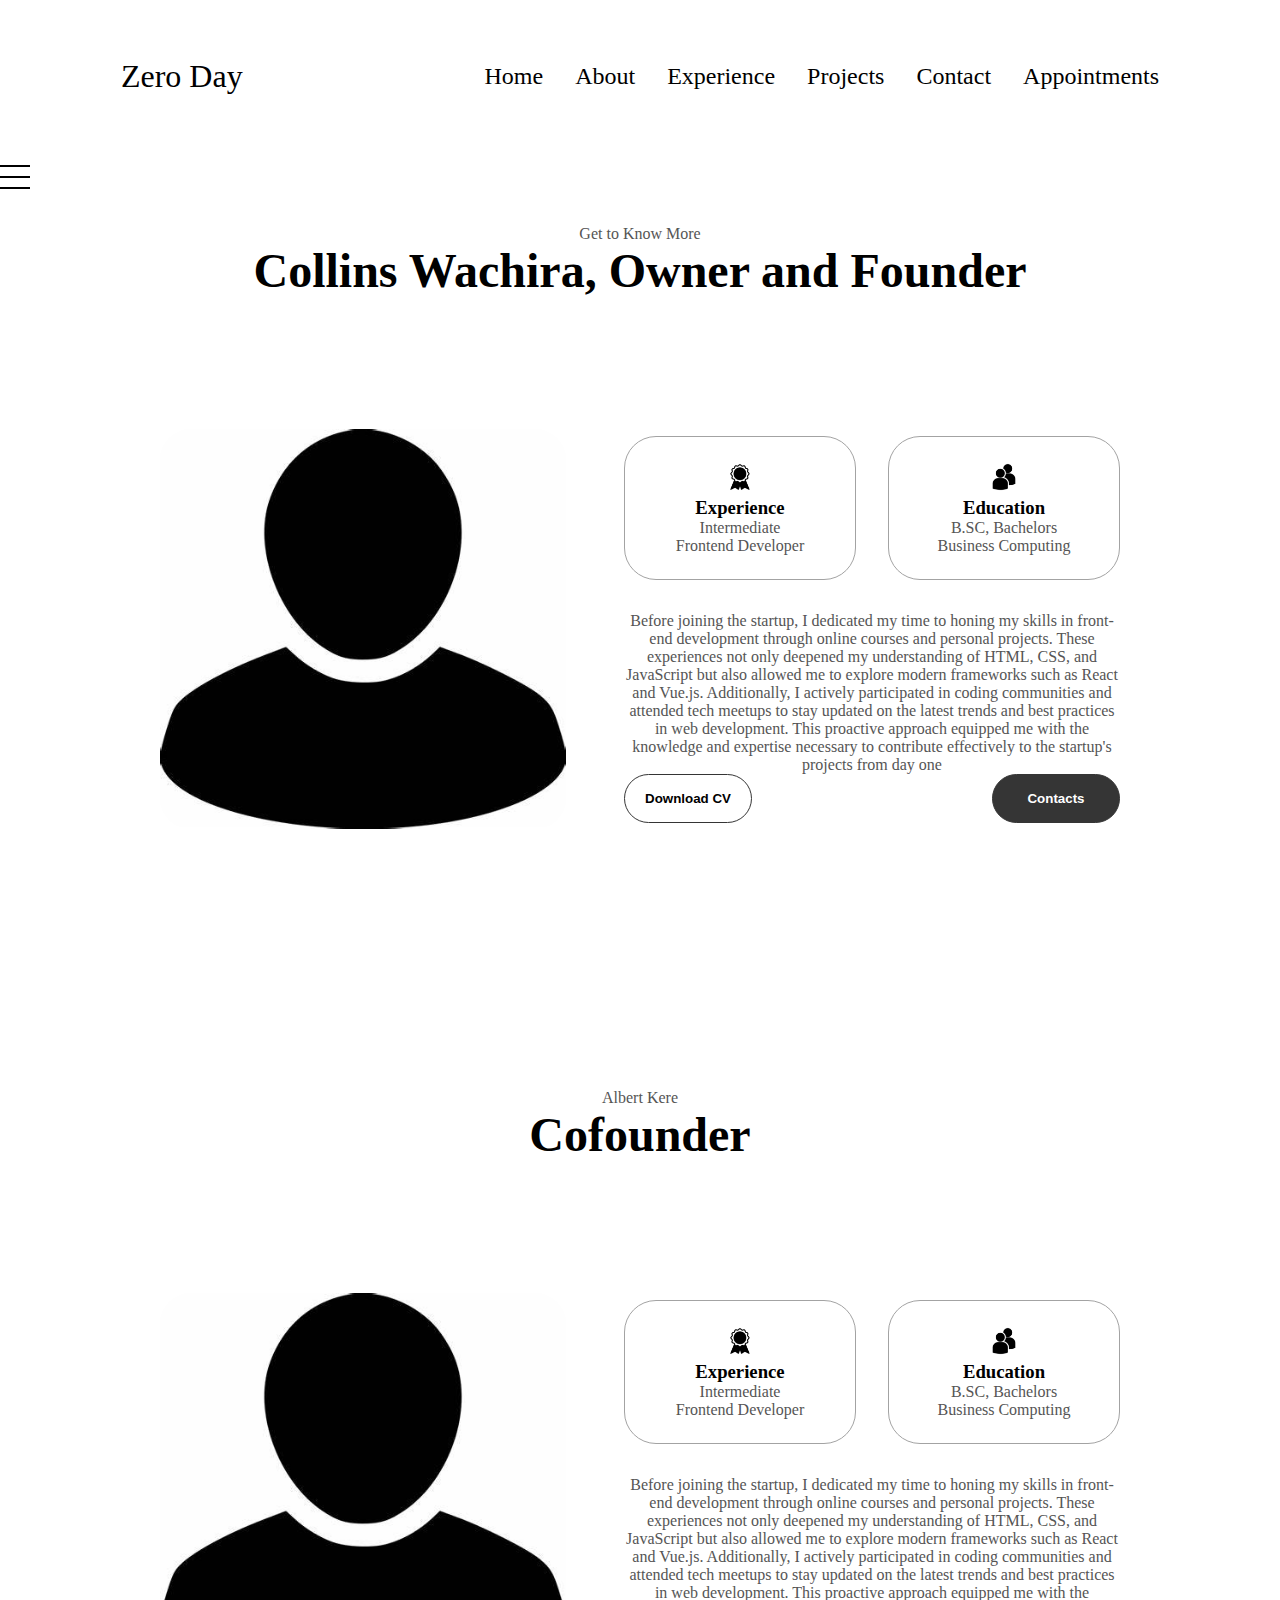
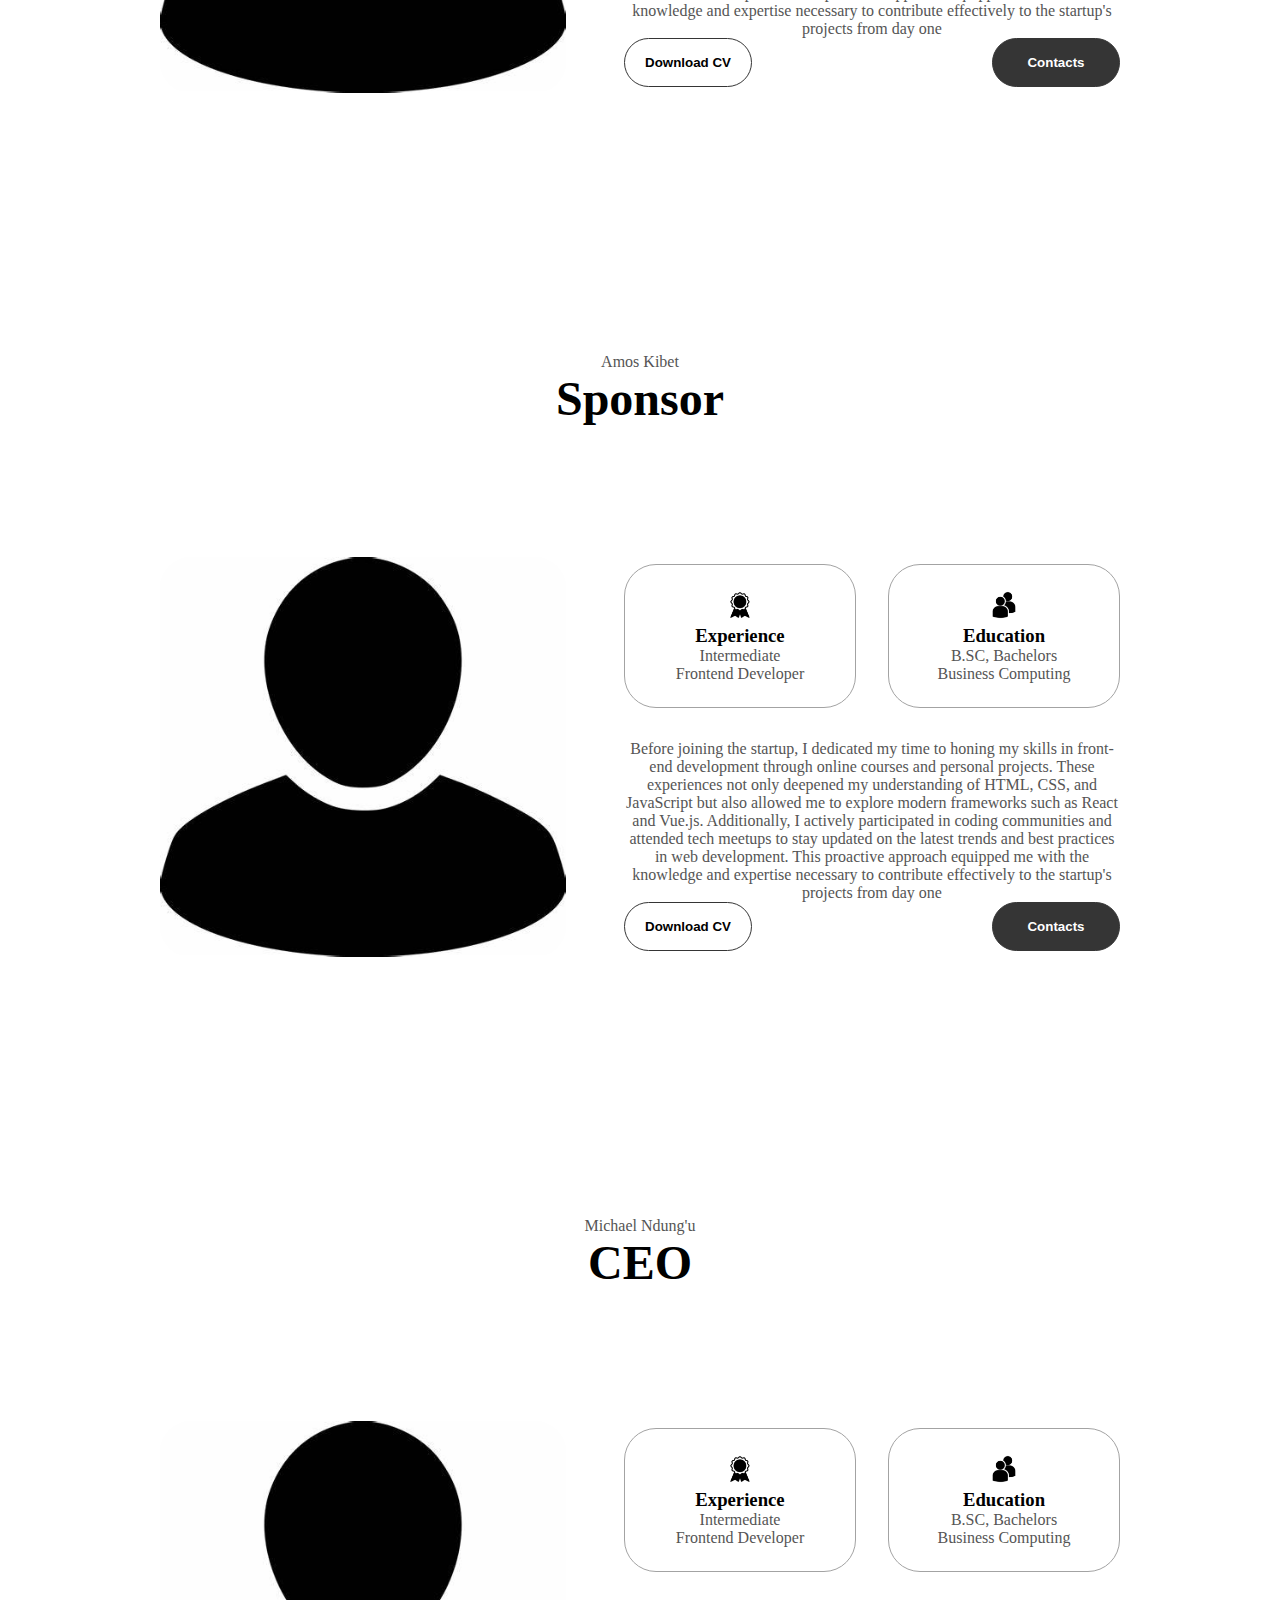
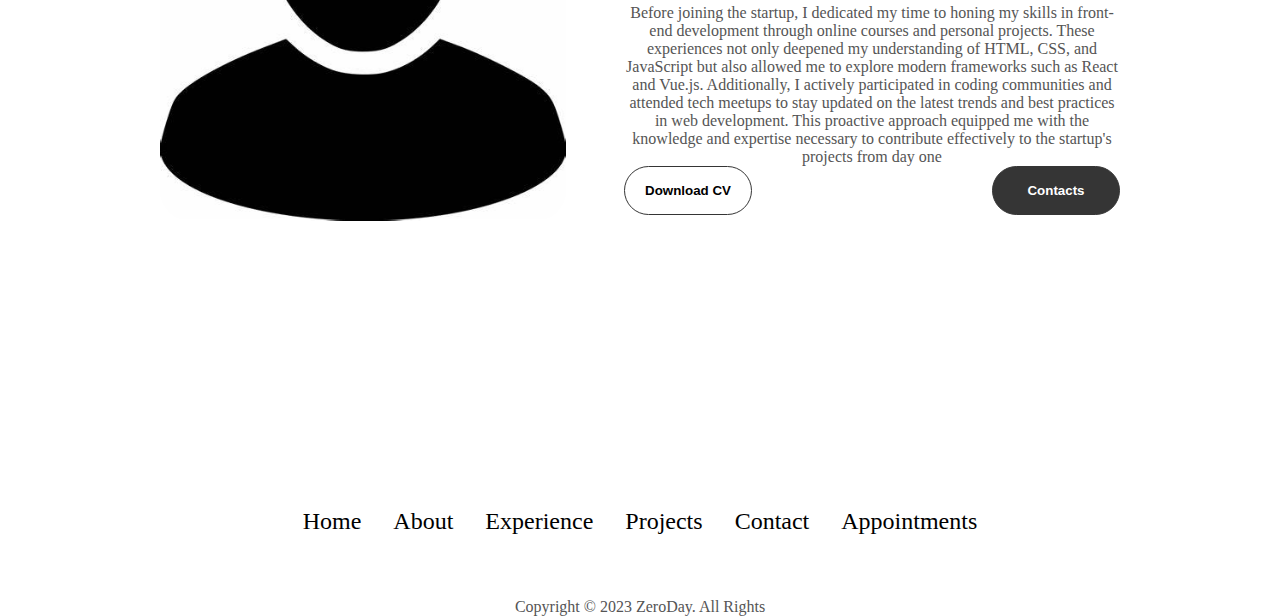
==== commit 8d8c8b1a: "Update" ====
--- a/about.html
+++ b/about.html
@@ -41,7 +41,7 @@
             <h1 class="title">Collins Wachira, Owner and Founder</h1>
             <div class="section-container">
                 <figure class="section__pic-container">
-                    <img src="./Assets/about-pic.png" alt="Profile picture" class="about-pic">
+                    <img src="./Assets/OIP.jpg" alt="Profile picture" class="about-pic">
                 </figure>
                 <div class="about-details-container">
                     <div class="about-containers">
@@ -69,11 +69,11 @@
         </section>
         </section>
         <section id="about">
-            <p class="section__text__p1">Get to Know More</p>
-            <h1 class="title">About me</h1>
+            <p class="section__text__p1">Albert Kere</p>
+            <h1 class="title">Cofounder</h1>
             <div class="section-container">
                 <figure class="section__pic-container">
-                    <img src="./Assets/about-pic.png" alt="Profile picture" class="about-pic">
+                    <img src="./Assets/OIP.jpg" alt="Profile picture" class="about-pic">
                 </figure>
                 <div class="about-details-container">
                     <div class="about-containers">
@@ -100,11 +100,11 @@
             </div>
         </section>
         <section id="about">
-            <p class="section__text__p1">Get to Know More</p>
-            <h1 class="title">About me</h1>
+            <p class="section__text__p1">Amos Kibet</p>
+            <h1 class="title">Sponsor</h1>
             <div class="section-container">
                 <figure class="section__pic-container">
-                    <img src="./Assets/about-pic.png" alt="Profile picture" class="about-pic">
+                    <img src="./Assets/OIP.jpg" alt="Profile picture" class="about-pic">
                 </figure>
                 <div class="about-details-container">
                     <div class="about-containers">
@@ -131,11 +131,11 @@
             </div>
         </section>
         <section id="about">
-            <p class="section__text__p1">Get to Know More</p>
-            <h1 class="title">About me</h1>
+            <p class="section__text__p1">Michael Ndung'u</p>
+            <h1 class="title">CEO</h1>
             <div class="section-container">
                 <figure class="section__pic-container">
-                    <img src="./Assets/about-pic.png" alt="Profile picture" class="about-pic">
+                    <img src="./Assets/OIP.jpg" alt="Profile picture" class="about-pic">
                 </figure>
                 <div class="about-details-container">
                     <div class="about-containers">
